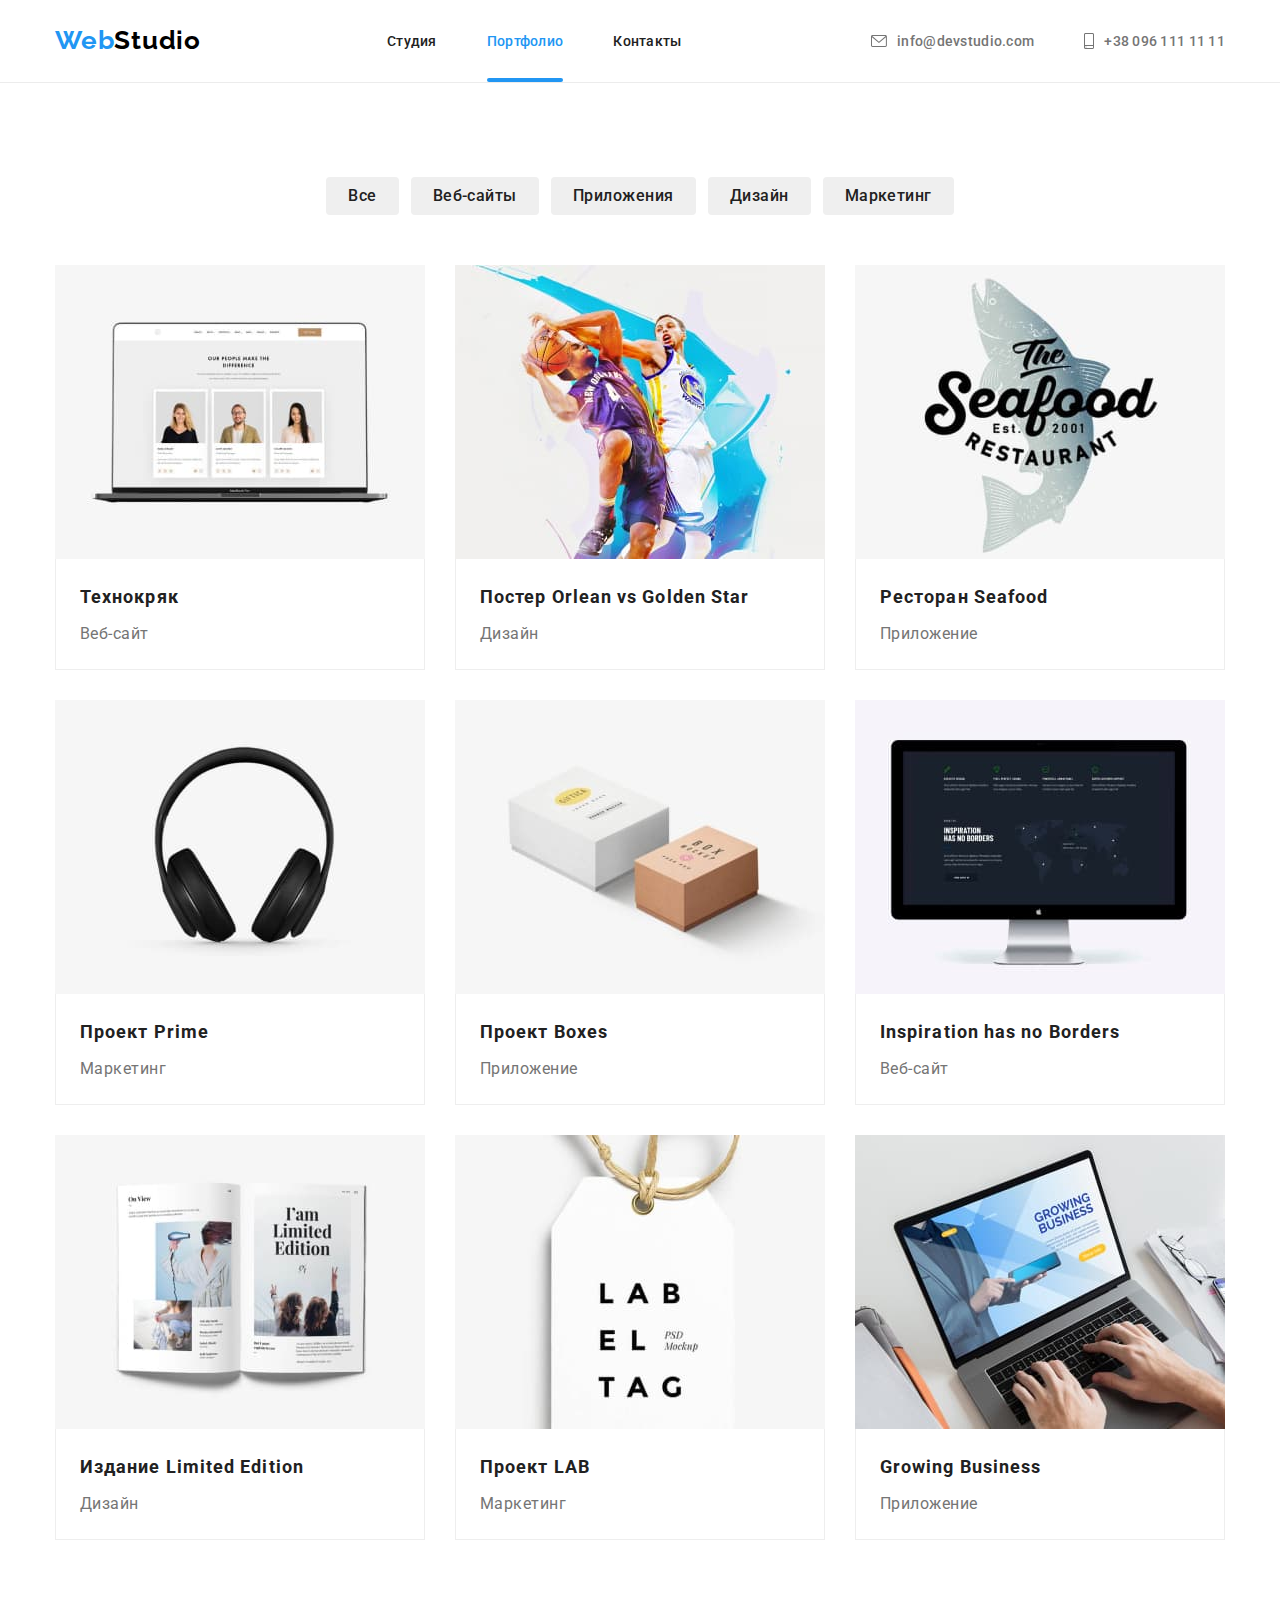
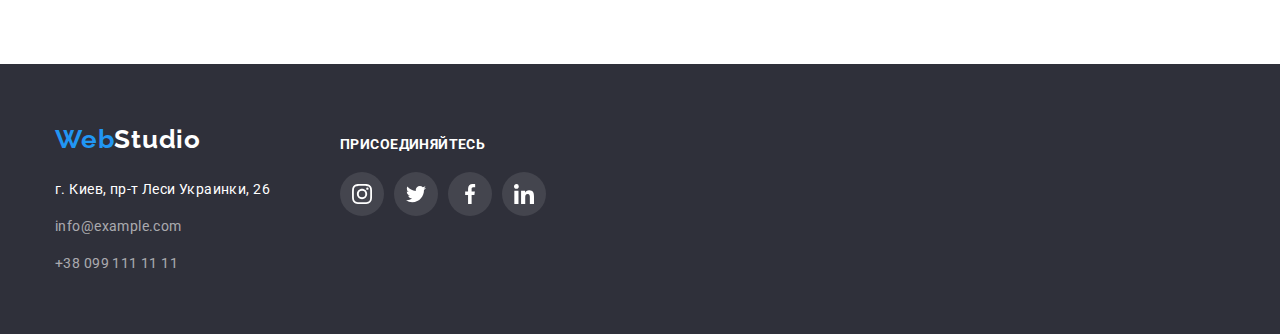
==== portfolio.html @ ba80bf58 "Adding position/transition" ====
<!DOCTYPE html>
<html lang="ru">
  <head>
    <meta charset="UTF-8" />
    <meta name="viewport" content="width=device-width, initial-scale=1.0" />
    <title>Портфолио</title>
    <link
      rel="stylesheet"
      href="https://cdnjs.cloudflare.com/ajax/libs/modern-normalize/1.0.0/modern-normalize.css"
    />
    <link
      href="https://fonts.googleapis.com/css2?family=Raleway:wght@400;700&family=Roboto:wght@400;500;700;900&display=swap"
      rel="stylesheet"
    />
    <link rel="stylesheet" href="./css/styles.css" />
  </head>
  <body>
    <!--HEADER-->
    <header class="header">
      <div class="container">
        <nav class="navigation">
          <a
            class="logo-name-header link"
            href="./index.html"
            aria-label="логотип ВебСтудио"
          >
            <span class="logo-name-one">Web</span
            ><span class="logo-name-header">Studio</span>
          </a>
          <ul class="navigation-list list">
            <li class="navigation-list-item">
              <a
                class="navigation-list-link link non-current"
                href="./index.html"
                >Студия</a
              >
            </li>
            <li class="navigation-list-item">
              <a class="navigation-list-link link current" href="">Портфолио</a>
            </li>
            <li class="navigation-list-item">
              <a class="navigation-list-link link non-current" href=""
                >Контакты</a
              >
            </li>
          </ul>
        </nav>
        <ul class="navigation-contacts list list">
          <li class="navigation-contacts-item">
            <a
              class="navigation-contacts-link link"
              href="mailto:info@devstudio.com"
            >
              <svg class="navigation-contacts-envelope">
                <use href="./images/sprite.svg#envelope"></use></svg
              >info@devstudio.com</a
            >
          </li>
          <li class="navigation-contacts-item">
            <a class="navigation-contacts-link link" href="tel:+380961111111">
              <svg class="navigation-contacts-smartphone">
                <use href="./images/sprite.svg#smartphone"></use></svg
              >+38 096 111 11 11</a
            >
          </li>
        </ul>
      </div>
    </header>

    <main>
      <!--PORTFOLIO FILTER-->
      <section class="portfolio-filter">
        <div class="container">
          <h1 hidden>Наши работы</h1>
          <ul class="portfolio-filter-list list">
            <li class="portfolio-filter-list-item">
              <button class="button1" type="button">Все</button>
            </li>
            <li class="portfolio-filter-list-item">
              <button class="button1" type="button">Веб-сайты</button>
            </li>
            <li class="portfolio-filter-list-item">
              <button class="button1" type="button">Приложения</button>
            </li>
            <li class="portfolio-filter-list-item">
              <button class="button1" type="button">Дизайн</button>
            </li>
            <li class="portfolio-filter-list-item">
              <button class="button1" type="button">Маркетинг</button>
            </li>
          </ul>

          <ul class="projects-list list">
            <li class="projects-list-item">
              <div class="projects-list-item-wrapper">
                <img
                  src="./images/portfolio/Технокряк.jpg"
                  alt="фото трех человек"
                  width="370"
                  height="294"
                />
                <div class="overlay">
                  <p class="overlay-text">
                    Технокряк это современная площадка распространения
                    коронавируса. Компании используют эту платформу для
                    цифрового шпионажа и атак на защищённые сервера конкурентов.
                  </p>
                </div>
              </div>
              <div class="card-content">
                <h2 class="project-name">Технокряк</h2>
                <p class="project-type">Веб-сайт</p>
              </div>
            </li>
            <li class="projects-list-item">
              <div class="projects-list-item-wrapper">
                <img
                  src="./images/portfolio/ПостерNewOrleanvsGoldenStar.jpg"
                  alt="двое баскетболистов"
                  width="370"
                  height="294"
                />
                <div class="overlay">
                  <p class="overlay-text">
                    Технокряк это современная площадка распространения
                    коронавируса. Компании используют эту платформу для
                    цифрового шпионажа и атак на защищённые сервера конкурентов.
                  </p>
                </div>
              </div>
              <div class="card-content">
                <h2 class="project-name">
                  Постер <span lang="en">Orlean vs Golden Star</span>
                </h2>
                <p class="project-type">Дизайн</p>
              </div>
            </li>
            <li class="projects-list-item">
              <div class="projects-list-item-wrapper">
                <img
                  src="./images/portfolio/РесторанSeafood.jpg"
                  alt="надпись названия ресторана Seafood на фоне рыбы"
                  width="370"
                  height="294"
                />
                <div class="overlay">
                  <p class="overlay-text">
                    Технокряк это современная площадка распространения
                    коронавируса. Компании используют эту платформу для
                    цифрового шпионажа и атак на защищённые сервера конкурентов.
                  </p>
                </div>
              </div>
              <div class="card-content">
                <h2 class="project-name">
                  Ресторан <span lang="en">Seafood</span>
                </h2>
                <p class="project-type">Приложение</p>
              </div>
            </li>
            <li class="projects-list-item">
              <div class="projects-list-item-wrapper">
                <img
                  src="./images/portfolio/ПроектPrime.jpg"
                  alt="черные наушники"
                  width="370"
                  height="294"
                />
                <div class="overlay">
                  <p class="overlay-text">
                    Технокряк это современная площадка распространения
                    коронавируса. Компании используют эту платформу для
                    цифрового шпионажа и атак на защищённые сервера конкурентов.
                  </p>
                </div>
              </div>
              <div class="card-content">
                <h2 class="project-name">
                  Проект <span lang="en">Prime</span>
                </h2>
                <p class="project-type">Маркетинг</p>
              </div>
            </li>
            <li class="projects-list-item">
              <div class="projects-list-item-wrapper">
                <img
                  src="./images/portfolio/ПроектBoxes.jpg"
                  alt="две коробки разного размера и цвета"
                  width="370"
                  height="294"
                />
                <div class="overlay">
                  <p class="overlay-text">
                    Технокряк это современная площадка распространения
                    коронавируса. Компании используют эту платформу для
                    цифрового шпионажа и атак на защищённые сервера конкурентов.
                  </p>
                </div>
              </div>
              <div class="card-content">
                <h2 class="project-name">
                  Проект <span lang="en">Boxes</span>
                </h2>
                <p class="project-type">Приложение</p>
              </div>
            </li>
            <li class="projects-list-item">
              <div class="projects-list-item-wrapper">
                <img
                  src="./images/portfolio/InspirationhasnoBorders.jpg"
                  alt="черный экран компьютерного монитора"
                  width="370"
                  height="294"
                />
                <div class="overlay">
                  <p class="overlay-text">
                    Технокряк это современная площадка распространения
                    коронавируса. Компании используют эту платформу для
                    цифрового шпионажа и атак на защищённые сервера конкурентов.
                  </p>
                </div>
              </div>
              <div class="card-content">
                <h2 class="project-name" lang="en">
                  Inspiration has no Borders
                </h2>
                <p class="project-type">Веб-сайт</p>
              </div>
            </li>
            <li class="projects-list-item">
              <div class="projects-list-item-wrapper">
                <img
                  src="./images/portfolio/ИзданиеLimitedEdition.jpg"
                  alt="открытый журнал с фото и надписями"
                  width="370"
                  height="294"
                />
                <div class="overlay">
                  <p class="overlay-text">
                    Технокряк это современная площадка распространения
                    коронавируса. Компании используют эту платформу для
                    цифрового шпионажа и атак на защищённые сервера конкурентов.
                  </p>
                </div>
              </div>
              <div class="card-content">
                <h2 class="project-name">
                  Издание <span lang="en">Limited Edition</span>
                </h2>
                <p class="project-type">Дизайн</p>
              </div>
            </li>
            <li class="projects-list-item">
              <div class="projects-list-item-wrapper">
                <img
                  src="./images/portfolio/ПроектLAB.jpg"
                  alt="бирка с надписью LABELTAG"
                  width="370"
                  height="294"
                />
                <div class="overlay">
                  <p class="overlay-text">
                    Технокряк это современная площадка распространения
                    коронавируса. Компании используют эту платформу для
                    цифрового шпионажа и атак на защищённые сервера конкурентов.
                  </p>
                </div>
              </div>
              <div class="card-content">
                <h2 class="project-name">Проект <span lang="en">LAB</span></h2>
                <p class="project-type">Маркетинг</p>
              </div>
            </li>
            <li class="projects-list-item">
              <div class="projects-list-item-wrapper">
                <img
                  src="./images/portfolio/GrowingBusiness.jpg"
                  alt="человек работает по лэптопом на странице Growing Business"
                  width="370"
                  height="294"
                />
                <div class="overlay">
                  <p class="overlay-text">
                    Технокряк это современная площадка распространения
                    коронавируса. Компании используют эту платформу для
                    цифрового шпионажа и атак на защищённые сервера конкурентов.
                  </p>
                </div>
              </div>
              <div class="card-content">
                <h2 class="project-name" lang="en">Growing Business</h2>
                <p class="project-type">Приложение</p>
              </div>
            </li>
          </ul>
        </div>
      </section>
    </main>

    <!--FOOTER-->
    <footer class="footer">
      <div class="container">
        <address class="contacts-info">
          <a
            class="logo-name-footer link"
            href="./index.html"
            aria-label="логотип ВебСтудио"
          >
            <span class="logo-name-one">Web</span
            ><span class="logo-name-footer">Studio</span>
          </a>
          <ul class="contacts-info-list list">
            <li class="contacts-info-list-item">
              <a
                class="contacts-info-address link"
                href="https://goo.gl/maps/yo7cSRqKDHGTrSE36"
                >г. Киев, пр-т Леси Украинки, 26</a
              >
            </li>
            <li class="contacts-info-list-item">
              <a class="contacts-info-email link" href="mailto:info@example.com"
                >info@example.com</a
              >
            </li>
            <li class="contacts-info-list-item">
              <a class="contacts-info-tel link" href="tel:+380991111111"
                >+38 099 111 11 11</a
              >
            </li>
          </ul>
        </address>

        <div class="join-us">
          <h2 class="join-us-title">присоединяйтесь</h2>
          <ul class="join-us-list list">
            <li class="join-us-list-item">
              <a class="join-us-list-link">
                <svg class="join-us-social-svg">
                  <use href="./images/sprite.svg#instagram"></use>
                </svg>
              </a>
            </li>
            <li class="join-us-list-item">
              <a class="join-us-list-link">
                <svg class="join-us-social-svg">
                  <use href="./images/sprite.svg#twitter"></use>
                </svg>
              </a>
            </li>
            <li class="join-us-list-item">
              <a class="join-us-list-link">
                <svg class="join-us-social-svg">
                  <use href="./images/sprite.svg#facebook"></use>
                </svg>
              </a>
            </li>
            <li class="join-us-list-item">
              <a class="join-us-list-link">
                <svg class="join-us-social-svg">
                  <use href="./images/sprite.svg#linkedin"></use>
                </svg>
              </a>
            </li>
          </ul>
        </div>
      </div>
    </footer>
  </body>
</html>
---- css/styles.css ----
:root {
  --main-font: "Roboto", sans-serif;
  --secondary-font: "Raleway", sans-serif;
  --title-color: #212121;
  --accent-color: #2196f3;
}

*,
*::before,
*::after {
  margin: 0;
  padding: 0;
}

body {
  font-family: var(--main-font);
  font-style: normal;
}
/* all ordered marks away */

.list {
  list-style: none;
}

/* all underlined marks away */

.link {
  text-decoration: none;
}

img {
  display: block;
}

.container {
  width: 1200px;
  padding: 0 15px;
  margin: 0 auto;
}

.header .container {
  display: flex;
  align-items: center;
}

.header {
  border-bottom: 1px solid #ececec;
}

.navigation {
  display: flex;
  align-items: center;
}

.navigation-list,
.navigation-contacts {
  display: flex;
}

/* MODAL WINDOW */

.backdrop {
  position: fixed;
  top: 0;
  left: 0;
  width: 100%;
  height: 100%;
  background-color: rgba(0, 0, 0, 0.2);
  transition: all 500ms linear;
}

.backdrop.is-hidden {
  opacity: 0;
  visibility: hidden;
  pointer-events: none;
  transition: all 500ms linear 500ms;
}

.backdrop.is-hidden .modal {
  transform: translate(-50%, -50%) scale(0);
  transition: all 500ms linear 0ms;
}

.modal {
  position: absolute;
  top: 50%;
  left: 50%;
  transform: translate(-50%, -50%) scale(1);
  width: 528px;
  height: 581px;
  background-color: #fff;
  transition: all 500ms linear 500ms;
}

.modal-close-svg {
  width: 18px;
  height: 18px;
}

.close-btn {
  display: flex;
  align-items: center;
  justify-content: center;
  position: absolute;
  top: 8px;
  right: 8px;
  width: 30px;
  height: 30px;
  background-color: #ffffff;
  border: 1px solid rgba(0, 0, 0, 0.1);
  border-radius: 50%;
  cursor: pointer;
}

.close-btn:hover {
  fill: var(--accent-color);
}

/* HEADER */

.logo-name:hover {
  cursor: pointer;
}

.logo-name-header {
  font-family: var(--secondary-font);
  font-style: normal;
  font-weight: 700;
  font-size: 26px;
  line-height: 1.192;
  letter-spacing: 0.03em;
  margin-right: 93px;
  padding: 24px 0 25px 0;
}

.logo-name-footer {
  font-family: var(--secondary-font);
  font-style: normal;
  font-weight: 700;
  font-size: 26px;
  line-height: 1.192;
  letter-spacing: 0.03em;
  /* margin-bottom: 20px; */
  /* padding-top: 60px; */
}

.logo-name-one {
  color: #2196f3;
}
.logo-name-header {
  color: #000000;
}

.logo-name-footer {
  color: #fff;
}

.navigation-list-item,
.navigation-contacts-item {
  padding-top: 32px;
  padding-bottom: 32px;
}

.navigation-list-item {
  position: relative;
}

.navigation-list-item:not(:last-child),
.navigation-contacts-item:not(:last-child) {
  margin-right: 50px;
}

.navigation-contacts {
  margin-left: auto;
}

/* HEADER NAVIGATION LEFT SIDE  */

.navigation-list-link {
  /* position: relative; */
  font-weight: 500;
  font-size: 14px;
  line-height: 1.143;
  letter-spacing: 0.02em;
  color: #212121;
  cursor: pointer;
  transition: all 250ms cubic-bezier(0.4, 0, 0.2, 1);
}

.current::after {
  position: absolute;
  content: "";
  left: 0;
  bottom: 0;
  width: 100%;
  height: 4px;
  background: #2196f3;
  border-radius: 2px;
}

.navigation-list-item .current {
  color: var(--accent-color);
}

/* .navigation-list-link::after {
  position: absolute;
  content: "";
  display: block;
  width: 100%;
  height: 4px;
  background: #2196f3;
  border-radius: 2px;
  margin-top: 28px;
}

.non-current.navigation-list-link::after {
  opacity: 0;
  visibility: hidden;
  pointer-events: none;
} */

/* HEADER NAVIGATION RIGHT SIDE */

.navigation-contacts {
  display: flex;
}

.navigation-contacts-link {
  display: flex;
  justify-content: center;
  align-items: center;
  font-weight: 500;
  font-size: 14px;
  line-height: 1.143;
  letter-spacing: 0.02em;
  color: #757575;
  transition: all 250ms cubic-bezier(0.4, 0, 0.2, 1);
}

/* accent color */
.navigation-list-link:hover,
.navigation-list-link:focus {
  color: var(--accent-color);
}

.navigation-contacts-link:hover,
.navigation-contacts-link:focus {
  color: var(--accent-color);
}

.navigation-contacts-envelope {
  display: inline-block;
  margin-right: 10px;
  width: 16px;
  height: 12px;
  fill: #757575;
  transition: all 250ms cubic-bezier(0.4, 0, 0.2, 1);
}

.navigation-contacts-smartphone {
  margin-right: 10px;
  width: 10px;
  height: 16px;
  fill: #757575;
  transition: all 250ms cubic-bezier(0.4, 0, 0.2, 1);
}

.navigation-contacts-link:hover .navigation-contacts-envelope {
  fill: var(--accent-color);
}

.navigation-contacts-link:hover .navigation-contacts-smartphone {
  fill: var(--accent-color);
}

/* MAIN-SECTION-HERO */

.section-hero {
  padding-bottom: 200px;
  padding-top: 200px;
  background-size: cover;
  background-repeat: no-repeat;
  background-position: center;
  background-image: linear-gradient(
      rgba(47, 48, 58, 0.4),
      rgba(47, 48, 58, 0.4)
    ),
    url("../images/background/background-photo.jpg");
}

.section-hero-title {
  font-weight: 900;
  font-size: 44px;
  line-height: 1.364;
  text-align: center;
  letter-spacing: 0.06em;
  text-transform: uppercase;
  padding-left: 252px;
  padding-right: 252px;
  margin-bottom: 30px;
  color: #ffffff;
}
.button {
  background: #2196f3;
  font-weight: 700;
  font-size: 16px;
  line-height: 1.875;
  display: flex;
  align-items: center;
  text-align: center;
  letter-spacing: 0.06em;
  color: #ffffff;
  margin: 0 auto;
  border-radius: 4px;
  padding: 10px 32px;
  border: none;
}
/* ADVANTAGES */

.section-advantages-list {
  display: flex;
  padding-top: 94px;
  padding-bottom: 94px;
}

.section-advantages-list-item:not(:last-child) {
  margin-right: 30px;
}

.section-advantages-list-item::before {
  content: "";
  display: block;
  height: 120px;
  width: 270px;
  background-color: #f5f4fa;
  margin-bottom: 30px;
  border-radius: 4px;
  /* outline: 1px solid black; */
  background-repeat: no-repeat;
  background-position: center;
}

.icon-antenna::before {
  background-image: url("../images/icons_advantages/antenna\ 1.svg");
}

.icon-clock::before {
  background-image: url("../images/icons_advantages/clock\ 1.svg");
}

.icon-diagram::before {
  background-image: url("../images/icons_advantages/diagram\ 1.svg");
}

.icon-astronaut::before {
  background-image: url("../images/icons_advantages/astronaut\ 1.svg");
}

.list .section-advantages-list-item-title {
  margin-bottom: 10px;
}

.section-advantages-list-item-title {
  font-weight: 700;
  font-size: 14px;
  line-height: 1.143;
  letter-spacing: 0.03em;
  text-transform: uppercase;
  color: var(--title-color);
}
.section-advantages-list-item-description {
  font-weight: 400;
  font-size: 14px;
  line-height: 2;
  letter-spacing: 0.03em;
  color: #757575;
  width: 270px;
}

/* SERVICES + TEAM TITLES */

.section-services-list {
  display: flex;
}

.section-services-title {
  margin-bottom: 50px;
}

.section-services-list-item {
  position: relative;
}

.section-services-list-item:not(:nth-child(3n)) {
  margin-right: 30px;
}
.section-services {
  padding-bottom: 94px;
}

.section-team {
  padding-top: 94px;
  padding-bottom: 94px;
  background: #f5f4fa;
}

.section-team-title {
  margin-bottom: 50px;
}

.section-team-list {
  display: flex;
}

.section-team-list-item:not(:nth-child(4n)) {
  margin-right: 30px;
}

.section-team-list-item-name {
  margin-top: 30px;
  margin-bottom: 10px;
}

.section-team-list-item {
  padding-bottom: 30px;
  background: #ffffff;
  border-radius: 0px 0px 4px 4px;
  box-shadow: 0px 1px 3px rgba(0, 0, 0, 0.12), 0px 1px 1px rgba(0, 0, 0, 0.14),
    0px 2px 1px rgba(0, 0, 0, 0.2);
}

.section-services-title,
.section-team-title {
  font-weight: 700;
  font-size: 36px;
  line-height: 1.167;
  text-align: center;
  letter-spacing: 0.03em;
  color: var(--title-color);
}
.section-team-list-item-name {
  font-weight: 500;
  font-size: 16px;
  line-height: 1.188;
  text-align: center;
  letter-spacing: 0.03em;
  color: var(--title-color);
}
.section-team-list-item-job {
  font-weight: 400;
  font-size: 16px;
  line-height: 1.188;
  text-align: center;
  letter-spacing: 0.03em;
  color: #757575;
  margin-bottom: 16px;
}

/* OUR CLIENTS */

.section-clients {
  padding-top: 94px;
  padding-bottom: 94px;
}

.section-clients-title {
  font-weight: 700;
  font-size: 36px;
  line-height: 1.167;
  text-align: center;
  letter-spacing: 0.03em;
  color: var(--title-color);
  margin-bottom: 50px;
}

.section-clients-list {
  display: flex;
  justify-content: space-between;
}

.section-clients-list-item {
  width: 170px;
  height: 90px;
  display: flex;
  justify-content: center;
  align-items: center;
  border: 1px solid #afb1b8;
  border-radius: 4px;
  cursor: pointer;
  transition: all 250ms cubic-bezier(0.4, 0, 0.2, 1);
}

.clients-svg-icon {
  fill: #afb1b8;
  transition: all 250ms cubic-bezier(0.4, 0, 0.2, 1);
}

.section-clients-list-item:hover {
  border-color: var(--accent-color);
}

.section-clients-list-item:hover .clients-svg-icon {
  fill: var(--accent-color);
}

/* FOOTER */

.footer .container {
  display: flex;
}

.footer {
  padding-top: 60px;
  padding-bottom: 57px;
  background: #2f303a;
}

.footer .logo-name {
  margin-bottom: 20px;
}

.contacts-info-list {
  margin-top: 20px;
}

.contacts-info-list-item:not(:last-child) {
  margin-bottom: 9px;
}

/* .logo-name {
  font-family: var(--secondary-font);
  font-style: normal;
  font-weight: 700;
  font-size: 26px;
  line-height: 1.192;
  letter-spacing: 0.03em;
} */

.logo-name-one {
  font-family: var(--secondary-font);
  font-style: normal;
  font-weight: 700;
  font-size: 26px;
  line-height: 1.192;
  letter-spacing: 0.03em;
  color: #2196f3;
}
.logo-name-header {
  font-family: var(--secondary-font);
  font-style: normal;
  font-weight: 700;
  font-size: 26px;
  line-height: 1.192;
  letter-spacing: 0.03em;
  color: #000000;
}

.contacts-info-address,
.contacts-info-email,
.contacts-info-tel {
  font-style: normal;
  font-weight: 400;
  font-size: 14px;
  line-height: 2;
  letter-spacing: 0.03em;
  color: #ffffff;
}

/* JOIN_US */

.join-us {
  margin-left: 70px;
  padding-top: 12px;
}

.join-us-list {
  display: flex;
  justify-content: space-between;
}

.join-us-list-link {
  display: flex;
  justify-content: center;
  align-items: center;
  width: 44px;
  height: 44px;
  background-color: rgba(255, 255, 255, 0.1);
  border-radius: 50%;
  transition: all 250ms cubic-bezier(0.4, 0, 0.2, 1);
}

.join-us-list-item:not(:last-child) {
  margin-right: 10px;
}

.join-us-list-link:hover {
  background: var(--accent-color);
}

.join-us-title {
  text-transform: uppercase;
  font-family: var(--main-font);
  font-size: 14px;
  font-weight: 700;
  line-height: 1.143;
  letter-spacing: 0.03em;
  text-align: left;
  margin-bottom: 20px;
  color: #ffffff;
}

.join-us-social-svg {
  width: 20px;
  height: 20px;
  fill: #ffffff;
}

.contacts-info-email,
.contacts-info-tel {
  color: rgba(255, 255, 255, 0.6);
}

/* PORTFOLIO */

.portfolio-filter {
  padding-top: 94px;
  padding-bottom: 94px;
}

.button1 {
  font-weight: 500;
  font-size: 16px;
  line-height: 1.625;
  text-align: center;
  letter-spacing: 0.03em;
  color: #212121;
  padding: 6px 22px;
  border: none;
  border-radius: 4px;
  transition: all 250ms cubic-bezier(0.4, 0, 0.2, 1);
}

.projects-list {
  display: flex;
  flex-wrap: wrap;
}

.projects-list-item:not(:nth-child(3n)) {
  margin-right: 30px;
}

.portfolio-filter-list {
  text-align: center;
}

.projects-list-item {
  margin-bottom: 30px;
  cursor: pointer;
  transition: all 250ms cubic-bezier(0.4, 0, 0.2, 1);
}

.projects-list-item:hover {
  box-shadow: 0px 1px 1px rgba(0, 0, 0, 0.12), 0px 4px 4px rgba(0, 0, 0, 0.06),
    1px 4px 6px rgba(0, 0, 0, 0.16);
}

.portfolio-filter-list-item {
  display: inline-block;
  text-align: center;
  margin: 0 auto;
}

.portfolio-filter-list {
  margin-bottom: 50px;
}
.portfolio-filter-list-item:not(:last-child) {
  margin-right: 8px;
}

.button1:hover,
.button1:focus {
  color: #ffffff;
  background-color: var(--accent-color);
  box-shadow: 0px 3px 1px rgba(0, 0, 0, 0.1), 0px 1px 2px rgba(0, 0, 0, 0.08),
    0px 2px 2px rgba(0, 0, 0, 0.12);
}

.project-name {
  font-weight: 700;
  font-size: 18px;
  line-height: 2;
  letter-spacing: 0.06em;
  color: var(--title-color);
}
.project-type {
  font-weight: 400;
  font-size: 16px;
  line-height: 1.875;
  letter-spacing: 0.03em;
  color: #757575;
}

.card-content {
  padding: 20px 24px;
  border-right: 1px solid #eeeeee;
  border-bottom: 1px solid #eeeeee;
  border-left: 1px solid #eeeeee;
}
.project-name {
  margin-bottom: 4px;
}

/* OVERLAY */
.overlay {
  position: absolute;
  top: 0;
  left: 0;
  width: 100%;
  height: 100%;
  background: rgba(33, 150, 243, 0.9);
  padding: 63px 24px;
  /* opacity: 0;
  visibility: hidden;
  pointer-events: none; */
  transition: all 250ms cubic-bezier(0.4, 0, 0.2, 1);
  transform: translateY(100%);
}

.overlay-text {
  font-family: var(--main-font);
  font-size: 18px;
  font-style: normal;
  font-weight: 400;
  line-height: 1.56;
  letter-spacing: 0.03em;
  text-align: left;
  color: #ffffff;
}

.services-overlay {
  position: absolute;
  bottom: 0;
  left: 0;
  display: flex;
  justify-content: center;
  align-items: center;
  width: 370px;
  height: 70px;
  background: rgba(47, 48, 58, 0.8);
}

.services-overlay-text {
  text-transform: uppercase;
  font-family: var(--main-font);
  font-size: 14px;
  font-style: normal;
  font-weight: 700;
  line-height: 1.14;
  letter-spacing: 0.03em;
  text-align: center;
  color: #ffffff;
}
.projects-list-item:hover .overlay {
  transform: translateY(0);
  /* opacity: 1;
  visibility: visible;
  pointer-events: auto; */
}

.projects-list-item-wrapper {
  position: relative;
  overflow: hidden;
}

/* SOCIAL LINKS */

.social-link-list {
  display: flex;
  justify-content: center;
}

.social-list-link {
  display: flex;
  align-items: center;
  justify-content: center;
  width: 44px;
  height: 44px;
  background: none;
  border-radius: 50%;
  cursor: pointer;
  transition: all 250ms cubic-bezier(0.4, 0, 0.2, 1);
}

.social-link-item:not(:last-child) {
  margin-right: 10px;
}

.social-list-link:hover {
  background-color: var(--accent-color);
  transform: rotate(50deg);
}

.social-list-link:hover .social-link-svg {
  fill: #fff;
}

.social-link-svg {
  width: 20px;
  height: 20px;
  fill: #afb1b8;
}
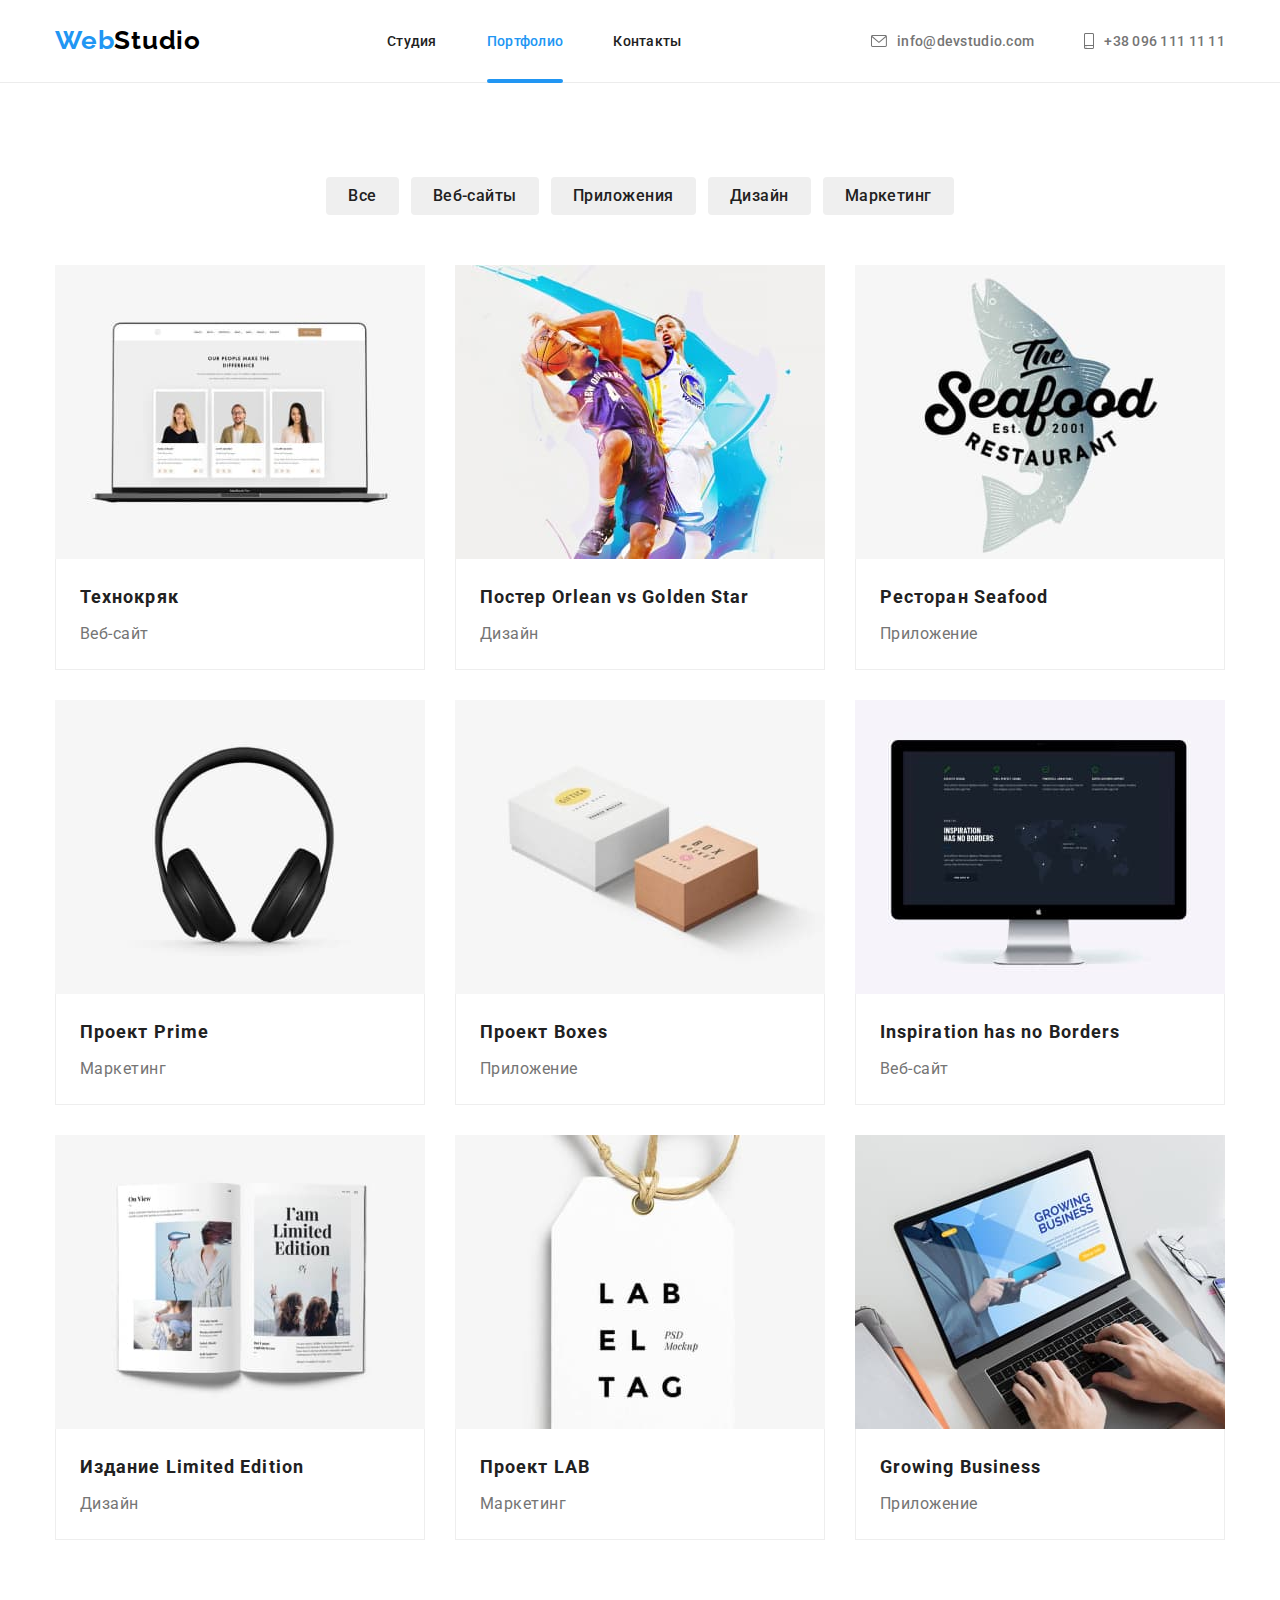
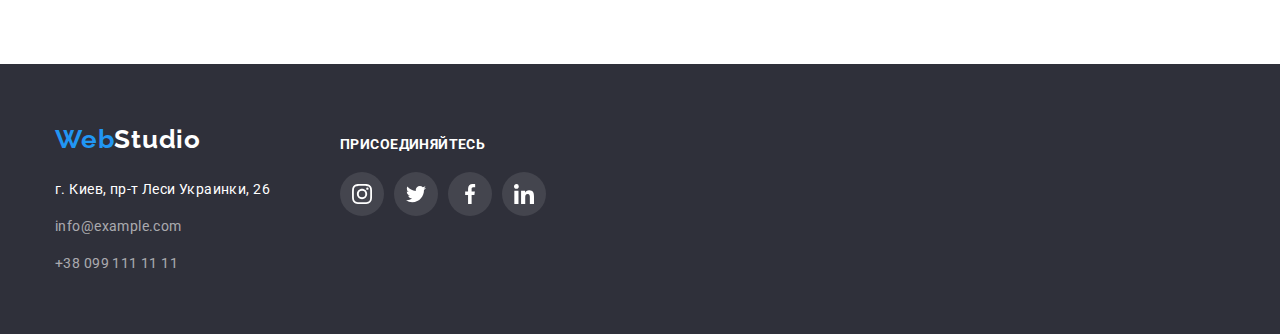
==== commit a683d21e: "HW 5 recommendations" ====
--- a/portfolio.html
+++ b/portfolio.html
@@ -29,9 +29,7 @@
           </a>
           <ul class="navigation-list list">
             <li class="navigation-list-item">
-              <a
-                class="navigation-list-link link non-current"
-                href="./index.html"
+              <a class="navigation-list-link link" href="./index.html"
                 >Студия</a
               >
             </li>
@@ -39,9 +37,7 @@
               <a class="navigation-list-link link current" href="">Портфолио</a>
             </li>
             <li class="navigation-list-item">
-              <a class="navigation-list-link link non-current" href=""
-                >Контакты</a
-              >
+              <a class="navigation-list-link link" href="">Контакты</a>
             </li>
           </ul>
         </nav>
--- a/css/styles.css
+++ b/css/styles.css
@@ -65,31 +65,39 @@
   left: 0;
   width: 100%;
   height: 100%;
+  overflow-y: auto;
+  overflow-x: hidden;
+  visibility: visible;
+  opacity: 1;
   background-color: rgba(0, 0, 0, 0.2);
-  transition: all 500ms linear;
+  transition: all 250ms linear;
 }
 
 .backdrop.is-hidden {
   opacity: 0;
   visibility: hidden;
   pointer-events: none;
-  transition: all 500ms linear 500ms;
+  transition: all 250ms linear 250ms;
 }
 
 .backdrop.is-hidden .modal {
   transform: translate(-50%, -50%) scale(0);
-  transition: all 500ms linear 0ms;
+  transition: all 250ms linear 0ms;
 }
 
 .modal {
   position: absolute;
+  opacity: 1;
   top: 50%;
   left: 50%;
   transform: translate(-50%, -50%) scale(1);
   width: 528px;
   height: 581px;
   background-color: #fff;
-  transition: all 500ms linear 500ms;
+  box-shadow: 0px 1px 3px rgba(0, 0, 0, 0.12), 0px 1px 1px rgba(0, 0, 0, 0.14),
+    0px 2px 1px rgba(0, 0, 0, 0.2);
+  border-radius: 4px;
+  transition: all 250ms linear 250ms;
 }
 
 .modal-close-svg {
@@ -191,7 +199,7 @@
   position: absolute;
   content: "";
   left: 0;
-  bottom: 0;
+  bottom: -1px;
   width: 100%;
   height: 4px;
   background: #2196f3;
@@ -201,23 +209,6 @@
 .navigation-list-item .current {
   color: var(--accent-color);
 }
-
-/* .navigation-list-link::after {
-  position: absolute;
-  content: "";
-  display: block;
-  width: 100%;
-  height: 4px;
-  background: #2196f3;
-  border-radius: 2px;
-  margin-top: 28px;
-}
-
-.non-current.navigation-list-link::after {
-  opacity: 0;
-  visibility: hidden;
-  pointer-events: none;
-} */
 
 /* HEADER NAVIGATION RIGHT SIDE */
 
